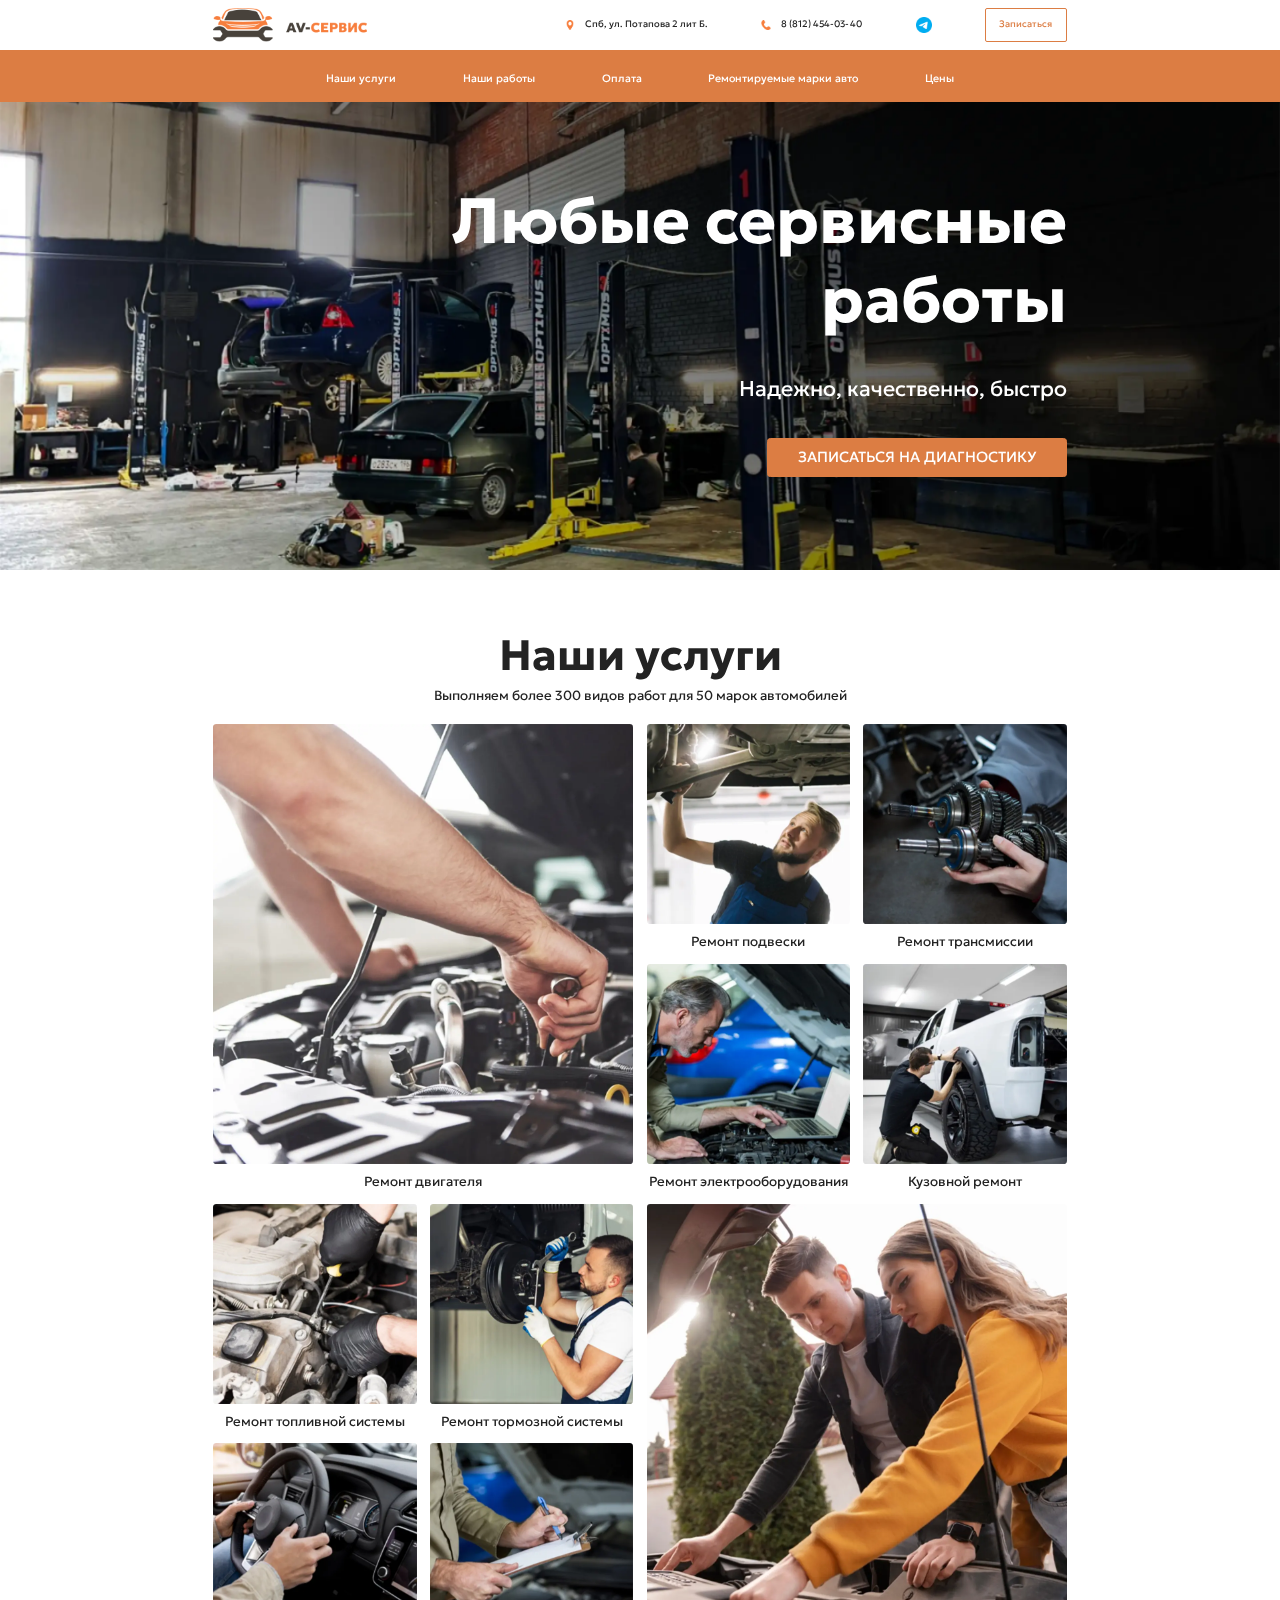
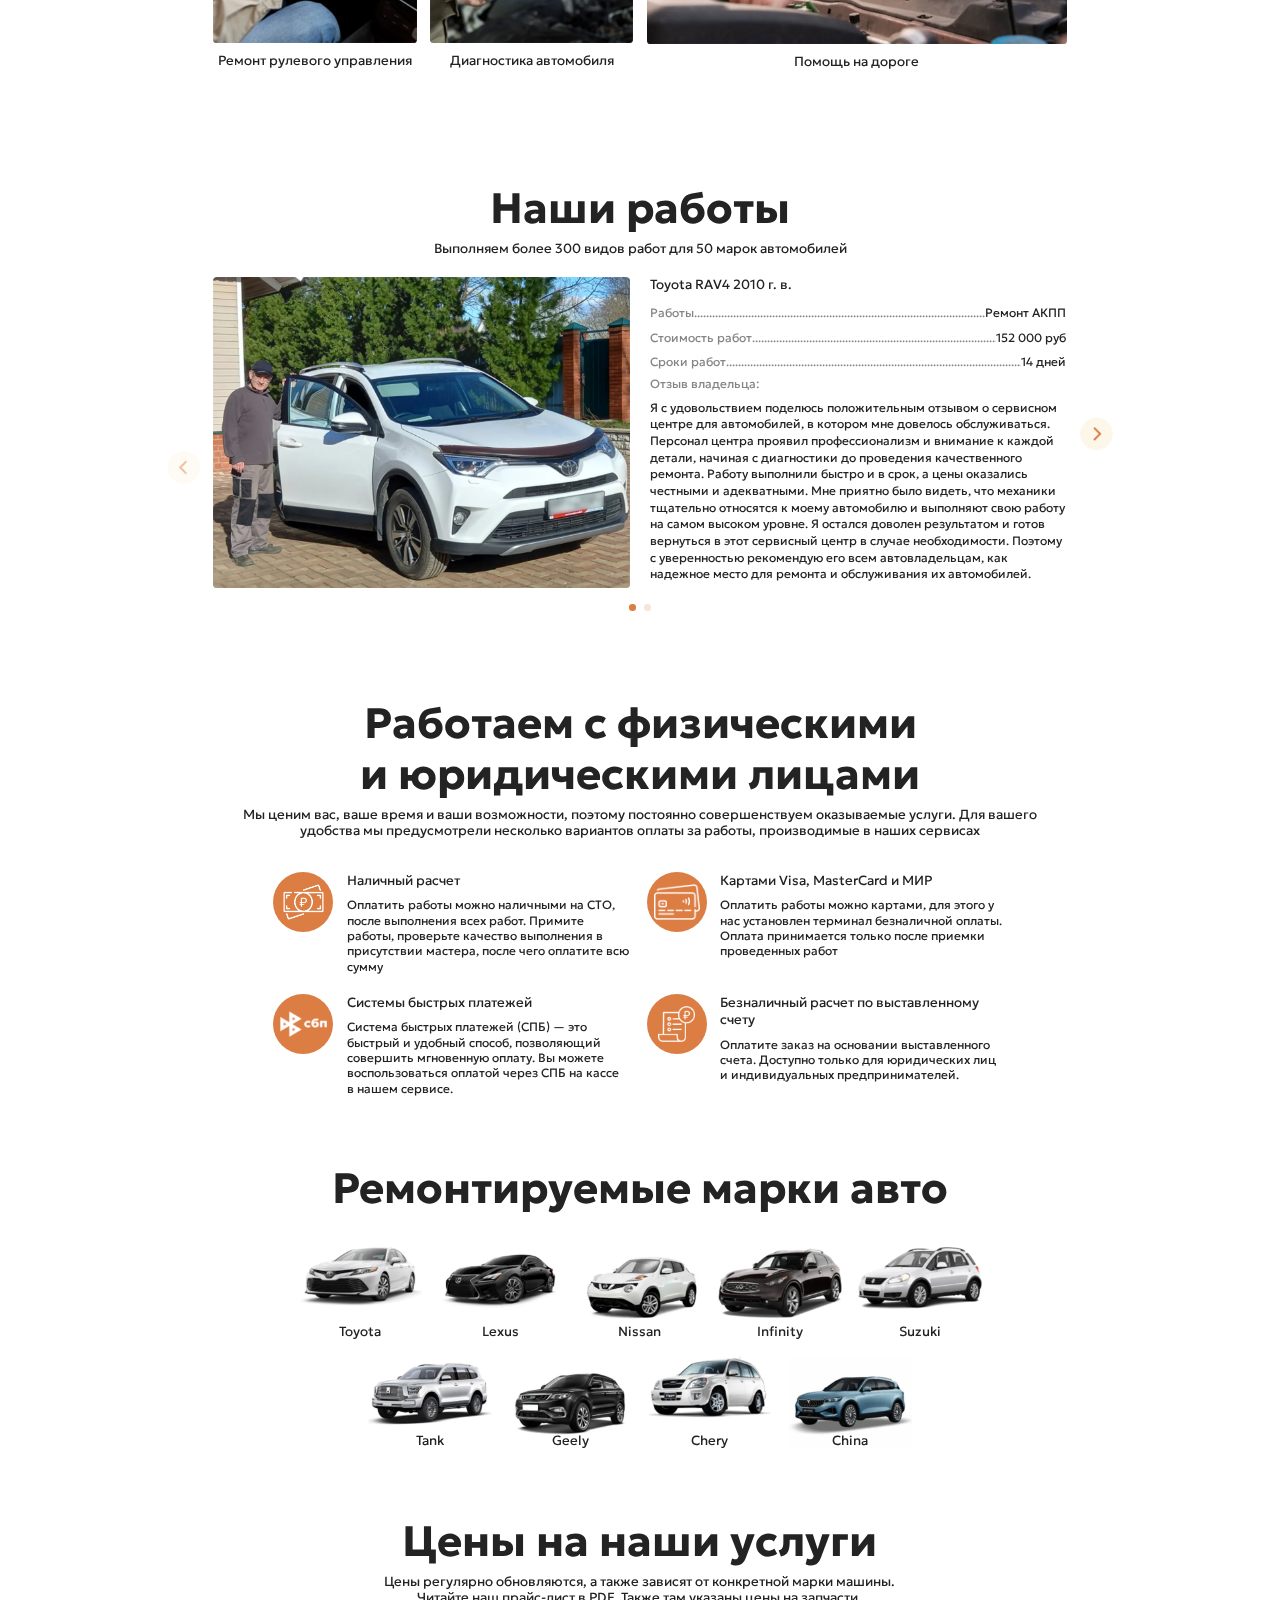
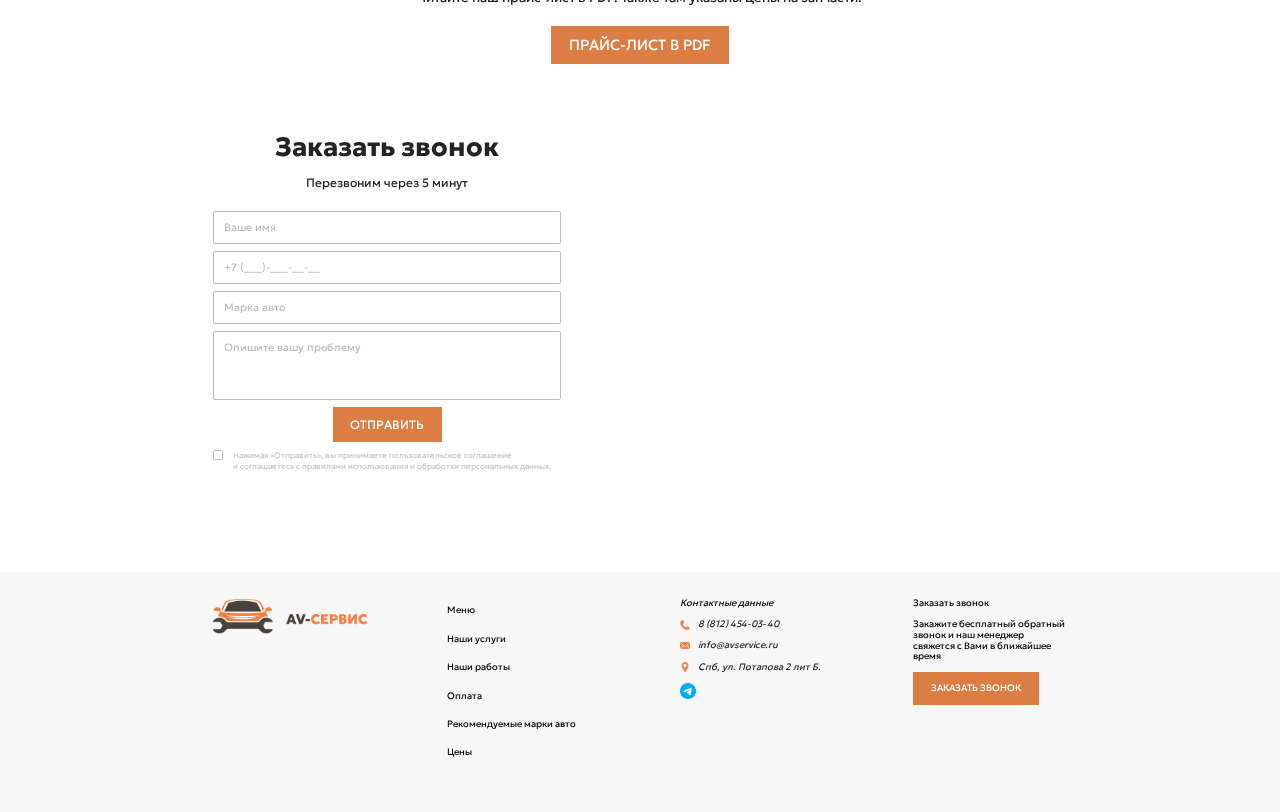
==== docs/index.html @ 65c5ce5f "first commit" ====
<!DOCTYPE html>
<html lang="ru" class="page">

<head>
  <meta charset="UTF-8">
  <meta name="viewport" content="width=device-width, initial-scale=1.0">
  <link rel="shortcut icon" href="favicon.ico" type="image/x-icon">
  <meta http-equiv="X-UA-Compatible" content="ie=edge">
  <meta name="theme-color" content="#111111">
  <title>AV-Сервис</title>
  <link rel="preload" href="fonts/Exo2-Regular.woff2" as="font" type="font/woff2" crossorigin>
  <link rel="preload" href="fonts/Geologica-Thin.woff2" as="font" type="font/woff2" crossorigin>
  <link rel="preload" href="fonts/Geologica-ExtraLight.woff2" as="font" type="font/woff2" crossorigin>
  <link rel="preload" href="fonts/Geologica-Light.woff2" as="font" type="font/woff2" crossorigin>
  <link rel="preload" href="fonts/Geologica-Regular.woff2" as="font" type="font/woff2" crossorigin>
  <link rel="preload" href="fonts/Geologica-Medium.woff2" as="font" type="font/woff2" crossorigin>
  <link rel="preload" href="fonts/Geologica-SemiBold.woff2" as="font" type="font/woff2" crossorigin>
  <link rel="preload" href="fonts/Geologica-ExtraBold.woff2" as="font" type="font/woff2" crossorigin>
  <link rel="preload" href="fonts/Geologica-Bold.woff2" as="font" type="font/woff2" crossorigin>
  <link rel="preload" href="fonts/Geologica-Black.woff2" as="font" type="font/woff2" crossorigin>
  <link rel="stylesheet" href="css/vendor.css">
  <link rel="stylesheet" href="css/main.css">

  <script src="https://api-maps.yandex.ru/v3/?apikey=221cbec3-01c0-4b1a-8417-d7d65e719c35&lang=ru_RU"></script>
  <script defer src="js/main.js"></script>
</head>

<body class="page__body">
  <div class="site-container">
    <header class="header">
  <div class="header__top">
    <div class="container header__container">
      <div class="header__left">
        <a href="./" class="header__logo">
          <img src="./img/logo.png" alt="AV-Service">
        </a>
      </div>
      <div class="header__right header__container">
        <div class="header__location header-loc">
          <img src="./img/map-icon.png" alt="">
          <span>
            Спб, ул. Потапова 2 лит Б.
          </span>
        </div>

        <a href="tel:78124540340" class="header__location">
          <img src="./img/tel-icon.png" alt="">
          <span>
            8 (812) 454-03-40
          </span>
        </a>

        <a href="#" class="header__tg">
          <img src="./img/tg-icon.png" alt="">
        </a>

        <button class="btn-reset header__btn modal-btn">
          Записаться
        </button>

        <button class="btn-reset header__burger">
          <div class="line"></div>
        </button>
      </div>
    </div>
  </div>

  <div class="header__bottom">
    <div class="container">
      <nav class="nav header__nav">
        <ul class="list-reset nav__list">
          <li class="nav__item">
            <a href="#" class="nav__link">Наши услуги</a>
          </li>
          <li class="nav__item">
            <a href="#" class="nav__link">Наши работы</a>
          </li>
          <li class="nav__item">
            <a href="#" class="nav__link">Оплата</a>
          </li>
          <li class="nav__item">
            <a href="#" class="nav__link">Ремонтируемые марки авто</a>
          </li>
          <li class="nav__item">
            <a href="#" class="nav__link">Цены</a>
          </li>
        </ul>
      </nav>
    </div>
  </div>
</header>

    <main class="main">
      <section class="hero">
  <div class="container hero__container">
    <div class="hero__content">
      <h1 class="hero__title">Любые сервисные работы</h1>
      <p class="hero__desc">
        Надежно, качественно, быстро
      </p>
      <button class="btn-reset hero__btn btn modal-btn">Записаться на диагностику</button>
    </div>
  </div>
</section>

      <section class="services">
  <div class="container">
    <h2 class="title2 services__title">Наши услуги</h2>
    <p class="desc services__desc">Выполняем более 300 видов работ для 50 марок автомобилей</p>

    <div class="services__items">
      <div class="services__item services__item--big">
        <div class="services__image">
          <picture>
            <source srcset="./img/services/01.webp" type="image/webp">
            <img src="./img/services/01.png" alt="">
          </picture>
        </div>
        <div class="services__capture">Ремонт двигателя</div>
      </div>

      <div class="services__item">
        <div class="services__image">
          <picture>
            <source srcset="./img/services/02.webp" type="image/webp">
            <img src="./img/services/02.png" alt="">
          </picture>
        </div>
        <div class="services__capture">Ремонт подвески</div>
      </div>

      <div class="services__item">
        <div class="services__image">
          <picture>
            <source srcset="./img/services/03.webp" type="image/webp">
            <img src="./img/services/03.png" alt="">
          </picture>
        </div>
        <div class="services__capture">Ремонт трансмиссии</div>
      </div>

      <div class="services__item">
        <div class="services__image">
          <picture>
            <source srcset="./img/services/04.webp" type="image/webp">
            <img src="./img/services/04.png" alt="">
          </picture>
        </div>
        <div class="services__capture">Ремонт электрооборудования</div>
      </div>

      <div class="services__item">
        <div class="services__image">
          <picture>
            <source srcset="./img/services/05.webp" type="image/webp">
            <img src="./img/services/05.png" alt="">
          </picture>
        </div>
        <div class="services__capture">Кузовной ремонт</div>
      </div>

      <div class="services__item">
        <div class="services__image">
          <picture>
            <source srcset="./img/services/06.webp" type="image/webp">
            <img src="./img/services/06.png" alt="">
          </picture>
        </div>
        <div class="services__capture">Ремонт топливной системы</div>
      </div>

      <div class="services__item">
        <div class="services__image">
          <picture>
            <source srcset="./img/services/07.webp" type="image/webp">
            <img src="./img/services/07.png" alt="">
          </picture>
        </div>
        <div class="services__capture">Ремонт тормозной системы</div>
      </div>
      <div class="services__item services__item--big">
        <div class="services__image">
          <picture>
            <source srcset="./img/services/10.webp" type="image/webp">
            <img src="./img/services/10.png" alt="">
          </picture>
        </div>
        <div class="services__capture">Помощь на дороге</div>
      </div>
      <div class="services__item">
        <div class="services__image">
          <picture>
            <source srcset="./img/services/08.webp" type="image/webp">
            <img src="./img/services/08.png" alt="">
          </picture>
        </div>
        <div class="services__capture">Ремонт рулевого управления</div>
      </div>

      <div class="services__item">
        <div class="services__image">
          <picture>
            <source srcset="./img/services/09.webp" type="image/webp">
            <img src="./img/services/09.png" alt="">
          </picture>
        </div>
        <div class="services__capture">Диагностика автомобиля</div>
      </div>

    </div>
  </div>
</section>

      <section class="works">
  <div class="container">
    <h2 class="title2 works__title">Наши работы</h2>
    <p class="desc works__desc">
      Выполняем более 300 видов работ для 50 марок автомобилей
    </p>

    <div class="works__wrapper">
      <div class="works__slider swiper">
        <div class="swiper-wrapper">
          <div class="swiper-slide">
            <div class="works__item works-item">
              <div class="works-item__image">
                <picture>
                  <source srcset="./img/works/01.webp" type="image/webp">
                  <img src="./img/works/01.png" alt="">
                </picture>
              </div>
              <div class="works-item__chars">
                <span class="works-item__capture">Toyota RAV4 2010 г. в.</span>
                <ul class="list-reset works-item__list">
                  <li class="works-item__item works-char">
                    <span class="works-char__capture"><span>Работы</span></span>
                    <span class="works-char__value">Ремонт АКПП</span>
                  </li>
                  <li class="works-item__item works-char">
                    <span class="works-char__capture"><span>Стоимость работ</span></span>
                    <span class="works-char__value">152 000 руб</span>
                  </li>
                  <li class="works-item__item works-char">
                    <span class="works-char__capture"><span>Сроки работ</span></span>
                    <span class="works-char__value">14 дней</span>
                  </li>
                </ul>
                <div class="works-item__review">
                  <span>Отзыв владельца:</span>
                  <p>
                    Я с удовольствием поделюсь положительным отзывом о сервисном
                    центре для автомобилей, в котором мне довелось обслуживаться.
                    Персонал центра проявил профессионализм и внимание к каждой
                    детали, начиная с диагностики до проведения качественного
                    ремонта. Работу выполнили быстро и в срок, а цены оказались
                    честными и адекватными. Мне приятно было видеть, что механики
                    тщательно относятся к моему автомобилю и выполняют свою работу
                    на самом высоком уровне. Я остался доволен результатом и готов
                    вернуться в этот сервисный центр в случае необходимости. Поэтому
                    с уверенностью рекомендую его всем автовладельцам, как
                    надежное место для ремонта и обслуживания их автомобилей.
                  </p>
                </div>
              </div>
            </div>
          </div>
          <div class="swiper-slide">
            <div class="works__item works-item">
              <div class="works-item__image">
                <picture>
                  <source srcset="./img/works/01.webp" type="image/webp">
                  <img src="./img/works/01.png" alt="">
                </picture>
              </div>
              <div class="works-item__chars">
                <span class="works-item__capture">Toyota RAV4 2010 г. в.</span>
                <ul class="list-reset works-item__list">
                  <li class="works-item__item works-char">
                    <span class="works-char__capture"><span>Работы</span></span>
                    <span class="works-char__value">Ремонт АКПП</span>
                  </li>
                  <li class="works-item__item works-char">
                    <span class="works-char__capture"><span>Стоимость работ</span></span>
                    <span class="works-char__value">152 000 руб</span>
                  </li>
                  <li class="works-item__item works-char">
                    <span class="works-char__capture"><span>Сроки работ</span></span>
                    <span class="works-char__value">14 дней</span>
                  </li>
                </ul>
                <div class="works-item__review">
                  <span>Отзыв владельца:</span>
                  <p>
                    Я с удовольствием поделюсь положительным отзывом о сервисном
                    центре для автомобилей, в котором мне довелось обслуживаться.
                    Персонал центра проявил профессионализм и внимание к каждой
                    детали, начиная с диагностики до проведения качественного
                    ремонта. Работу выполнили быстро и в срок, а цены оказались
                    честными и адекватными. Мне приятно было видеть, что механики
                    тщательно относятся к моему автомобилю и выполняют свою работу
                    на самом высоком уровне. Я остался доволен результатом и готов
                    вернуться в этот сервисный центр в случае необходимости. Поэтому
                    с уверенностью рекомендую его всем автовладельцам, как
                    надежное место для ремонта и обслуживания их автомобилей.
                  </p>
                </div>
              </div>
            </div>
          </div>
        </div>
      </div>
      <div class="works__btn works__btn--prev">
        <img src="./img/arrow.png" alt="&LeftArrow;">
      </div>
      <div class="works__btn works__btn--next">
        <img src="./img/arrow.png" alt="&RightArrow;">
      </div>
    </div>
    <div class="works__pagination"></div>
  </div>
</section>

      <section class="clients">
  <div class="container">
    <h2 class="title2 clients__title">
      Работаем с физическими
      и юридическими лицами
    </h2>
    <p class="desc clients__desc">
      Мы ценим вас, ваше время и ваши возможности, поэтому постоянно совершенствуем оказываемые услуги.
      Для вашего удобства мы предусмотрели несколько вариантов оплаты за работы, производимые в наших сервисах
    </p>

    <div class="clients__items">
      <div class="clients__item clients-item">
        <div class="clients-item__icon">
          <img src="./img/cash.png" alt="">
        </div>
        <div class="clients-item__content">
          <span class="clients-item__capture">Наличный расчет</span>
          <p class="clients-item__desc">
            Оплатить работы можно наличными на СТО,
            после выполнения всех работ. Примите
            работы, проверьте качество выполнения в
            присутствии мастера, после чего оплатите
            всю сумму
          </p>
        </div>
      </div>

      <div class="clients__item clients-item">
        <div class="clients-item__icon">
          <img src="./img/credit-card.png" alt="">
        </div>
        <div class="clients-item__content">
          <span class="clients-item__capture">Картами Visa, MasterCard и МИР</span>
          <p class="clients-item__desc">
            Оплатить работы можно картами, для этого у
            нас установлен терминал безналичной
            оплаты. Оплата принимается только после
            приемки проведенных работ
          </p>
        </div>
      </div>

      <div class="clients__item clients-item">
        <div class="clients-item__icon">
          <img src="./img/sbp.png" alt="">
        </div>
        <div class="clients-item__content">
          <span class="clients-item__capture">Системы быстрых платежей</span>
          <p class="clients-item__desc">
            Система быстрых платежей (СПБ) — это
            быстрый и удобный способ, позволяющий
            совершить мгновенную оплату. Вы можете
            воспользоваться оплатой через СПБ на кассе
            в нашем сервисе.
          </p>
        </div>
      </div>

      <div class="clients__item clients-item">
        <div class="clients-item__icon">
          <img src="./img/bill.png" alt="">
        </div>
        <div class="clients-item__content">
          <span class="clients-item__capture">Безналичный расчет по выставленному
            счету</span>
          <p class="clients-item__desc">
            Оплатите заказ на основании выставленного
            счета. Доступно только для юридических лиц
            и индивидуальных предпринимателей.
          </p>
        </div>
      </div>
    </div>
  </div>
</section>

      <section class="cars">
  <div class="container">
    <h2 class="title2 cars__title">
      Ремонтируемые марки авто
    </h2>

    <div class="cars__items">
      <div class="cars__item">
        <div class="cars__image">
          <picture>
            <source srcset="./img/cars/toyota.webp" type="image/webp">
            <img src="./img/cars/toyota.png" loading="lazy" alt="">
          </picture>
        </div>
        <div class="cars__capture">Toyota</div>
      </div>
      <div class="cars__item">
        <div class="cars__image">
          <picture>
            <source srcset="./img/cars/lexus.webp" type="image/webp">
            <img src="./img/cars/lexus.png" loading="lazy" alt="">
          </picture>
        </div>
        <div class="cars__capture">Lexus</div>
      </div>
      <div class="cars__item">
        <div class="cars__image">
          <picture>
            <source srcset="./img/cars/nissan.webp" type="image/webp">
            <img src="./img/cars/nissan.png" loading="lazy" alt="">
          </picture>
        </div>
        <div class="cars__capture">Nissan</div>
      </div>
      <div class="cars__item">
        <div class="cars__image">
          <picture>
            <source srcset="./img/cars/infinity.webp" type="image/webp">
            <img src="./img/cars/infinity.png" loading="lazy" alt="">
          </picture>
        </div>
        <div class="cars__capture">Infinity</div>
      </div>
      <div class="cars__item">
        <div class="cars__image">
          <picture>
            <source srcset="./img/cars/suzuki.webp" type="image/webp">
            <img src="./img/cars/suzuki.png" loading="lazy" alt="">
          </picture>
        </div>
        <div class="cars__capture">Suzuki</div>
      </div>
      <div class="cars__item">
        <div class="cars__image">
          <picture>
            <source srcset="./img/cars/tank.webp" type="image/webp">
            <img src="./img/cars/tank.png" loading="lazy" alt="">
          </picture>
        </div>
        <div class="cars__capture">Tank</div>
      </div>
      <div class="cars__item">
        <div class="cars__image">
          <picture>
            <source srcset="./img/cars/geely.webp" type="image/webp">
            <img src="./img/cars/geely.png" loading="lazy" alt="">
          </picture>
        </div>
        <div class="cars__capture">Geely</div>
      </div>
      <div class="cars__item">
        <div class="cars__image">
          <picture>
            <source srcset="./img/cars/chery.webp" type="image/webp">
            <img src="./img/cars/chery.png" loading="lazy" alt="">
          </picture>
        </div>
        <div class="cars__capture">Chery</div>
      </div>
      <div class="cars__item">
        <div class="cars__image">
          <picture>
            <source srcset="./img/cars/china.webp" type="image/webp">
            <img src="./img/cars/china.png" loading="lazy" alt="">
          </picture>
        </div>
        <div class="cars__capture">China</div>
      </div>
    </div>
  </div>
</section>

      <section class="price">
  <div class="container">
    <div class="price__content">
      <h2 class="title2 price__title">Цены на наши услуги</h2>
      <p class="desc price__desc">
        Цены регулярно обновляются, а также зависят от конкретной марки машины.
        Читайте наш прайс-лист в PDF. Также там указаны цены на запчасти.
      </p>
      <a href="#" class="btn price__btn">Прайс-лист в PDF</a>
    </div>
  </div>
</section>

      <section class="cta">
  <div class="container cta__container">
    <div class="cta__content">
      <h3 class="cta__title">Заказать звонок</h3>
      <p class="cta__desc">Перезвоним через 5 минут</p>
      <form action="#" class="cta__form form">
        <label class="form__label">
          <input type="text" class="form__input input-name" placeholder="Ваше имя">
        </label>
        <label class="form__label">
          <input type="tel" class="form__input input-tel" placeholder="+7 (___)-___-__-__">
        </label>
        <label class="form__label">
          <input type="text" class="form__input input-mark" placeholder="Марка авто">
        </label>
        <label class="form__label">
          <textarea placeholder="Опишите вашу проблему" class="form__area input-area"></textarea>
        </label>
        <button class="btn-reset btn form__btn">Отправить</button>

        <input type="checkbox" id="checkbox" class="visually-hidden form__ch">
        <label for="checkbox" class="form__check">
          <div class="form__box"></div>
          <span class="form__text">
            Нажимая «Отправить», вы принимаете пользовательское соглашение
            и соглашаетесь с правилами использования и обработки персональных данных.
          </span>
        </label>
      </form>
    </div>
    <div class="cta__map">
      <div class="map" id="map"></div>
    </div>
  </div>
</section>

      <div class="modal">
  <div class="modal__body">
    <div class="modal__close">
      <img src="./img/close-icon.png" alt="&times;">
    </div>
    <h3 class="cta__title modal__title">Заказать звонок</h3>
    <p class="cta__desc modal__desc">Наш менеджер свяжется с вами для консультации</p>
    <form action="#" class="cta__form form">
      <label class="form__label">
        <input type="text" class="form__input input-name" placeholder="Ваше имя">
      </label>
      <label class="form__label">
        <input type="tel" class="form__input input-tel" placeholder="+7 (___)-___-__-__">
      </label>
      <button class="btn-reset btn form__btn">Отправить</button>

      <input type="checkbox" id="m-checkbox" class="visually-hidden form__ch">
      <label for="m-checkbox" class="form__check">
        <div class="form__box"></div>
        <span class="form__text">
          Нажимая «Отправить», вы принимаете пользовательское соглашение
          и соглашаетесь с правилами использования и обработки персональных данных.
        </span>
      </label>
    </form>
  </div>
</div>

    </main>
    <footer class="footer">
  <div class="container footer__container">
    <a href="#" class="footer__logo header__logo">
      <img src="./img/logo.png" alt="">
    </a>

    <nav class="footer__nav nav">
      <ul class="list-reset nav__list">
        <li class="nav__item">
          <a href="#" class="nav__link">Меню</a>
        </li>
        <li class="nav__item">
          <a href="#" class="nav__link">Наши услуги</a>
        </li>
        <li class="nav__item">
          <a href="#" class="nav__link">Наши работы</a>
        </li>
        <li class="nav__item">
          <a href="#" class="nav__link">Оплата</a>
        </li>
        <li class="nav__item">
          <a href="#" class="nav__link">Рекомендуемые марки авто</a>
        </li>
        <li class="nav__item">
          <a href="#" class="nav__link">Цены</a>
        </li>
      </ul>
    </nav>

    <address class="footer__address">
      <span class="footer__capture">Контактные данные</span>
      <a href="tel:78124540340" class="footer__info">
        <img src="./img/tel-icon.png" alt="">
        <span>8 (812) 454-03-40</span>
      </a>
      <a href="mailto:info@avservice.ru" class="footer__info">
        <img src="./img/mail-icon.png" alt="">
        <span>info@avservice.ru</span>
      </a>
      <span class="footer__info">
        <img src="./img/map-icon.png" alt="">
        <span>Спб, ул. Потапова 2 лит Б.</span>
      </span>
      <a href="#" class="footer__tg">
        <img src="./img/tg-icon.png" alt="">
      </a>
    </address>

    <div class="footer__col">
      <span class="footer__capture">Заказать звонок</span>
      <p class="footer__desc footer__capture">
        Закажите бесплатный обратный звонок
        и наш менеджер свяжется с Вами
        в ближайшее время
      </p>
      <button class="btn-reset btn footer__btn">
        Заказать звонок
      </button>
    </div>
  </div>
</footer>

  </div>

  <script>
    window.map = null;

    main();
    async function main() {
      await ymaps3.ready;
      const {YMap, YMapDefaultSchemeLayer, YMapDefaultFeaturesLayer} = ymaps3;
      const {YMapDefaultMarker} = await ymaps3.import('@yandex/ymaps3-markers@0.0.1');

      map = new YMap(
        document.getElementById('map'),
        {location: {
            center: [30.469363, 59.960670],
            zoom: 15,
          }
        },
        [
          new YMapDefaultSchemeLayer({}),
          new YMapDefaultFeaturesLayer({})
        ]
      );
        const marker = new YMapDefaultMarker({
          coordinates: [30.469363, 59.960670],
          color: '#FF2400'
        });
        map.addChild(marker);
    }
  </script>
</body>

</html>
---- docs/css/main.css ----
:root {
  --font-family: "Geologica", sans-serif;
  --content-width: 128rem;
  --container-offset: 2rem;
  --container-width: calc(var(--content-width) + (var(--container-offset) * 2));
  --light-color: #fff;
}

/* stylelint-disable */
/* stylelint-disable */
/* stylelint-disable */
.custom-checkbox__field:checked + .custom-checkbox__content::after {
  opacity: 1;
}

.custom-checkbox__field:focus + .custom-checkbox__content::before {
  outline: 2px solid #f00;
  outline-offset: 2px;
}

.custom-checkbox__field:disabled + .custom-checkbox__content {
  opacity: 0.4;
  pointer-events: none;
}

/* stylelint-disable */
/* stylelint-disable */
/* stylelint-disable value-keyword-case */
@font-face {
  font-family: "Exo2";
  src: url("../fonts/../fonts/Exo2-Regular.woff2") format("woff2");
  font-weight: 400;
  font-display: swap;
  font-style: normal;
}
@font-face {
  font-family: "Geologica";
  src: url("../fonts/../fonts/Geologica-Thin.woff2") format("woff2");
  font-weight: 100;
  font-display: swap;
  font-style: normal;
}
@font-face {
  font-family: "Geologica";
  src: url("../fonts/../fonts/Geologica-ExtraLight.woff2") format("woff2");
  font-weight: 200;
  font-display: swap;
  font-style: normal;
}
@font-face {
  font-family: "Geologica";
  src: url("../fonts/../fonts/Geologica-Light.woff2") format("woff2");
  font-weight: 300;
  font-display: swap;
  font-style: normal;
}
@font-face {
  font-family: "Geologica";
  src: url("../fonts/../fonts/Geologica-Regular.woff2") format("woff2");
  font-weight: 400;
  font-display: swap;
  font-style: normal;
}
@font-face {
  font-family: "Geologica";
  src: url("../fonts/../fonts/Geologica-Medium.woff2") format("woff2");
  font-weight: 500;
  font-display: swap;
  font-style: normal;
}
@font-face {
  font-family: "Geologica";
  src: url("../fonts/../fonts/Geologica-SemiBold.woff2") format("woff2");
  font-weight: 600;
  font-display: swap;
  font-style: normal;
}
@font-face {
  font-family: "Geologica";
  src: url("../fonts/../fonts/Geologica-ExtraBold.woff2") format("woff2");
  font-weight: 800;
  font-display: swap;
  font-style: normal;
}
@font-face {
  font-family: "Geologica";
  src: url("../fonts/../fonts/Geologica-Bold.woff2") format("woff2");
  font-weight: 700;
  font-display: swap;
  font-style: normal;
}
@font-face {
  font-family: "Geologica";
  src: url("../fonts/../fonts/Geologica-Black.woff2") format("woff2");
  font-weight: 900;
  font-display: swap;
  font-style: normal;
}
*,
*::before,
*::after {
  -webkit-box-sizing: border-box;
  box-sizing: border-box;
}

html {
  font-size: 0.5208333333vw;
}
@media (max-width: 768px) {
  html {
    font-size: 2.7777777778vw;
  }
}

.page {
  height: 100%;
  font-family: var(--font-family, sans-serif);
  -webkit-text-size-adjust: 100%;
  scroll-behavior: smooth;
}

.page__body {
  margin: 0;
  min-width: 360px;
  min-height: 100%;
  font-size: 16px;
}

img {
  height: auto;
  max-width: 100%;
  -o-object-fit: cover;
  object-fit: cover;
}

a {
  text-decoration: none;
}

.site-container {
  overflow: hidden;
}

.is-hidden {
  display: none !important; /* stylelint-disable-line declaration-no-important */
}

.btn-reset {
  border: none;
  padding: 0;
  background-color: transparent;
  cursor: pointer;
}

.list-reset {
  list-style: none;
  margin: 0;
  padding: 0;
}

.input-reset {
  -webkit-appearance: none;
  -moz-appearance: none;
  appearance: none;
  border: none;
  border-radius: 0;
  background-color: #fff;
}
.input-reset::-webkit-search-decoration, .input-reset::-webkit-search-cancel-button, .input-reset::-webkit-search-results-button, .input-reset::-webkit-search-results-decoration {
  display: none;
}

.visually-hidden {
  position: absolute;
  overflow: hidden;
  margin: -1px;
  border: 0;
  padding: 0;
  width: 1px;
  height: 1px;
  clip: rect(0 0 0 0);
}

.container {
  margin: 0 auto;
  padding: 0 var(--container-offset);
  max-width: var(--container-width);
}

.centered {
  text-align: center;
}

.dis-scroll {
  position: fixed;
  left: 0;
  top: 0;
  overflow: hidden;
  width: 100%;
  height: 100vh;
  -ms-scroll-chaining: none;
  overscroll-behavior: none;
}

.page--ios .dis-scroll {
  position: relative;
}

.title2 {
  max-width: 90rem;
  margin: 0 auto;
  margin-bottom: 1rem;
  font-size: 6.4rem;
  color: rgb(35, 35, 35);
  line-height: 1.2;
  text-align: center;
}

.desc {
  max-width: 120rem;
  margin: 0 auto;
  margin-bottom: 3rem;
  font-size: 2rem;
  color: rgb(35, 35, 35);
  line-height: 1.2;
  text-align: center;
}

.btn {
  display: -webkit-inline-box;
  display: -ms-inline-flexbox;
  display: inline-flex;
  -webkit-box-align: center;
  -ms-flex-align: center;
  align-items: center;
  -webkit-box-pack: center;
  -ms-flex-pack: center;
  justify-content: center;
  padding: 1.5rem 2.5rem;
  font-size: 2.2rem;
  text-transform: uppercase;
  color: #fff;
  background-color: #dc7d43;
  border: 0.1rem solid #dc7d43;
  -webkit-transition: 0.3s ease-out;
  transition: 0.3s ease-out;
}
@media (any-hover: hover) {
  .btn:hover {
    background-color: #fff;
    color: #dc7d43;
  }
}

.header__container {
  display: -webkit-box;
  display: -ms-flexbox;
  display: flex;
  -webkit-box-align: center;
  -ms-flex-align: center;
  align-items: center;
  -webkit-box-pack: justify;
  -ms-flex-pack: justify;
  justify-content: space-between;
  gap: 8rem;
}
.header__container--center {
  -webkit-box-pack: center;
  -ms-flex-pack: center;
  justify-content: center;
}
@media (max-width: 768px) {
  .header__container {
    gap: 3rem;
  }
}
.header__top {
  padding: 1rem 0;
  background-color: #fff;
}
.header__bottom {
  padding: 2.5rem 0;
  background-color: #dc7d43;
}
@media (max-width: 768px) {
  .header__bottom {
    display: none;
  }
}
.header__logo {
  display: block;
  width: 23rem;
  height: 5.5rem;
}
@media (max-width: 768px) {
  .header__logo {
    width: 12rem;
    height: 3rem;
  }
}
.header__logo img {
  width: 100%;
  height: 100%;
  -o-object-fit: contain;
  object-fit: contain;
}
.header__location {
  display: -webkit-box;
  display: -ms-flexbox;
  display: flex;
  -webkit-box-align: center;
  -ms-flex-align: center;
  align-items: center;
  gap: 1.5rem;
  font-size: 1.4rem;
  color: rgb(35, 35, 35);
  line-height: 1.2;
}
@media (max-width: 768px) {
  .header__location {
    display: none;
  }
}
.header__location img {
  display: block;
  width: 1.5rem;
  height: 1.5rem;
  -ms-flex-negative: 0;
  flex-shrink: 0;
  -o-object-fit: contain;
  object-fit: contain;
}
.header__tg {
  display: block;
  width: 2.4rem;
  height: 2.4rem;
}
@media (max-width: 768px) {
  .header__tg {
    display: none;
  }
}
.header__tg img {
  width: 100%;
  height: 100%;
  -o-object-fit: contain;
  object-fit: contain;
}
.header__btn {
  font-size: 1.4rem;
  color: rgb(220, 125, 67);
  line-height: 1.2;
  border: 1px solid rgb(220, 125, 67);
  border-radius: 0.3rem;
  padding: 1.5rem 2rem;
  -webkit-transition: color 0.3s ease-out, background-color 0.3s ease-out;
  transition: color 0.3s ease-out, background-color 0.3s ease-out;
}
@media (any-hover: hover) {
  .header__btn:hover {
    color: #fff;
    background-color: rgb(220, 125, 67);
  }
}
@media (max-width: 768px) {
  .header__btn {
    padding: 0.7rem 1.5rem;
  }
}
.header__burger {
  display: none;
  position: relative;
  width: 1.5rem;
  height: 1.5rem;
  -webkit-box-align: center;
  -ms-flex-align: center;
  align-items: center;
  -webkit-box-pack: center;
  -ms-flex-pack: center;
  justify-content: center;
}
@media (max-width: 768px) {
  .header__burger {
    display: -webkit-box;
    display: -ms-flexbox;
    display: flex;
  }
}
.header__burger .line {
  height: 2px;
  width: 100%;
  background-color: #000;
  border-radius: 0.3rem;
}
.header__burger .line::before, .header__burger .line::after {
  content: "";
  position: absolute;
  left: 0;
  width: 100%;
  height: 2px;
  background-color: #000;
  border-radius: 0.3rem;
}
.header__burger .line::before {
  top: 0;
}
.header__burger .line::after {
  bottom: 0;
}

.header.fixed {
  position: fixed;
  z-index: 90;
  left: 0;
  top: 0;
  right: 0;
  width: 100%;
  border-bottom: 1px solid rgba(0, 0, 0, 0.1);
  -webkit-box-shadow: 0 0 10px rgba(0, 0, 0, 0.1);
  box-shadow: 0 0 10px rgba(0, 0, 0, 0.1);
}
.header.fixed .header__bottom {
  margin-top: -7.5rem;
  background-color: transparent;
}
.header.fixed .header__container {
  gap: 3rem;
}
.header.fixed .header-loc {
  display: none;
}
.header.fixed .header__nav .nav__list {
  display: -webkit-inline-box;
  display: -ms-inline-flexbox;
  display: inline-flex;
  margin-left: 26rem;
  gap: 2em;
}
.header.fixed .header__nav .nav__item:nth-child(n+5) {
  display: none;
}
.header.fixed .header__nav .nav__link {
  color: #000 !important;
}

.nav__list {
  display: -webkit-box;
  display: -ms-flexbox;
  display: flex;
  -webkit-box-pack: center;
  -ms-flex-pack: center;
  justify-content: center;
  -webkit-box-align: center;
  -ms-flex-align: center;
  align-items: center;
  gap: 10rem;
}
.nav__link {
  display: inline-block;
  position: relative;
  font-size: 1.6rem;
  color: #fff;
  line-height: 1.2;
  text-align: center;
}
.nav__link::before {
  content: "";
  position: absolute;
  left: 0;
  bottom: 0;
  width: 10%;
  opacity: 0;
  height: 1px;
  background-color: currentColor;
  -webkit-transition: opacity 0.3s ease-out, width 0.3s ease-out;
  transition: opacity 0.3s ease-out, width 0.3s ease-out;
}
@media (any-hover: hover) {
  .nav__link:hover::before {
    width: 100%;
    opacity: 1;
  }
}

.hero {
  padding: 12rem 0 14rem;
  background-image: url("./../img/hero-bg.webp");
  background-size: cover;
  background-repeat: no-repeat;
  background-position: center;
}
@media (max-width: 768px) {
  .hero {
    height: 100vh;
    padding: 4.2rem 0;
  }
}
.hero__container {
  display: -webkit-box;
  display: -ms-flexbox;
  display: flex;
  -webkit-box-pack: end;
  -ms-flex-pack: end;
  justify-content: flex-end;
  width: 100%;
}
.hero__content {
  max-width: 93rem;
  width: 100%;
  text-align: right;
}
.hero__title {
  margin: 0;
  margin-bottom: 5.5rem;
  font-size: 9.6rem;
  color: #fff;
  line-height: 1.229;
}
@media (max-width: 768px) {
  .hero__title {
    font-size: 4.8rem;
    margin-bottom: 1.5rem;
  }
}
.hero__desc {
  margin: 0;
  margin-bottom: 5.5rem;
  font-size: 3.2rem;
  color: #fff;
  line-height: 1.2;
}
@media (max-width: 768px) {
  .hero__desc {
    font-size: 1.8rem;
    margin-bottom: 5rem;
  }
}
.hero__btn {
  display: inline-block;
  padding: 1.5rem 4.5rem;
  background-color: #dc7d43;
  font-size: 2.2rem;
  color: #fff;
  border-radius: 0.5rem;
}
@media (max-width: 768px) {
  .hero__btn {
    font-size: 1.6rem;
    padding: 1.2rem;
    width: 100%;
    text-align: center;
  }
}

.services {
  padding: 9rem 0;
}
.services__items {
  display: -ms-grid;
  display: grid;
  -ms-grid-columns: (1fr)[4];
  grid-template-columns: repeat(4, 1fr);
  gap: 2rem;
}
.services__item {
  display: -webkit-box;
  display: -ms-flexbox;
  display: flex;
  -webkit-box-orient: vertical;
  -webkit-box-direction: normal;
  -ms-flex-direction: column;
  flex-direction: column;
}
.services__item--big {
  -ms-grid-column-span: 2;
  grid-column: 2 span;
  -ms-grid-row-span: 2;
  grid-row: 2 span;
}
.services__item--big .services__image {
  height: 100%;
}
.services__image {
  margin-bottom: 1.5rem;
  height: 30rem;
  border-radius: 0.5rem;
  overflow: hidden;
}
.services__image img {
  width: 100%;
  height: 100%;
}
.services__capture {
  font-size: 2rem;
  color: rgb(35, 35, 35);
  line-height: 1.2;
  text-align: center;
}

.works {
  padding: 8rem 0;
}
.works .swiper-slide {
  -webkit-box-sizing: border-box;
  box-sizing: border-box;
}
.works__pagination {
  margin-top: 2rem;
  display: -webkit-box;
  display: -ms-flexbox;
  display: flex;
  -webkit-box-pack: center;
  -ms-flex-pack: center;
  justify-content: center;
}
.works__pagination .swiper-pagination-bullet {
  margin: 0 0.5rem;
  width: 1rem;
  height: 1rem;
  background-color: #dc7d43;
}
.works__wrapper {
  position: relative;
}
.works__btn {
  position: absolute;
  z-index: 5;
  top: 50%;
  -webkit-transform: translateY(-50%);
  -ms-transform: translateY(-50%);
  transform: translateY(-50%);
  width: 5rem;
  height: 5rem;
  border-radius: 100%;
  overflow: hidden;
  cursor: pointer;
}
.works__btn.swiper-button-disabled {
  opacity: 0.5;
}
.works__btn img {
  width: 100%;
  height: 100%;
  -o-object-fit: contain;
  object-fit: contain;
}
.works__btn--prev {
  left: -7rem;
  -webkit-transform: rotate(180deg) translateY(-50%);
  -ms-transform: rotate(180deg) translateY(-50%);
  transform: rotate(180deg) translateY(-50%);
}
.works__btn--next {
  right: -7rem;
}

.works-item {
  -webkit-box-sizing: border-box;
  box-sizing: border-box;
  display: -webkit-box;
  display: -ms-flexbox;
  display: flex;
  -webkit-box-pack: justify;
  -ms-flex-pack: justify;
  justify-content: space-between;
  gap: 3rem;
}
.works-item__image {
  -webkit-box-flex: 1;
  -ms-flex: 1;
  flex: 1;
  width: 100%;
  height: 100%;
  border-radius: 0.5rem;
  overflow: hidden;
}
.works-item__chars {
  -webkit-box-flex: 1;
  -ms-flex: 1;
  flex: 1;
}
.works-item__capture {
  display: block;
  margin-bottom: 2rem;
  font-size: 2rem;
  color: rgb(35, 35, 35);
  line-height: 1.2;
}
.works-item__list {
  margin-bottom: 1.2rem;
}
.works-item__review span {
  display: block;
  margin-bottom: 1.2rem;
  font-size: 1.8rem;
  color: rgb(133, 133, 133);
  line-height: 1.2;
}
.works-item__review p {
  margin: 0;
  font-size: 1.8rem;
  color: rgb(35, 35, 35);
  line-height: 1.389;
}

.works-char {
  display: -webkit-box;
  display: -ms-flexbox;
  display: flex;
  -webkit-box-align: baseline;
  -ms-flex-align: baseline;
  align-items: baseline;
  -webkit-box-pack: justify;
  -ms-flex-pack: justify;
  justify-content: space-between;
  overflow: hidden;
}
.works-char:not(:last-child) {
  margin-bottom: 1.5rem;
}
.works-char__capture {
  -webkit-box-flex: 1;
  -ms-flex-positive: 1;
  flex-grow: 1;
  display: block;
  font-size: 1.8rem;
  color: rgb(133, 133, 133);
  line-height: 1.2;
  overflow: hidden;
  display: -webkit-box;
  display: -ms-flexbox;
  display: flex;
  -webkit-box-align: center;
  -ms-flex-align: center;
  align-items: center;
  position: relative;
}
.works-char__capture span {
  -ms-flex-negative: 0;
  flex-shrink: 0;
  white-space: nowrap;
}
.works-char__capture span::after {
  content: "............................................................................................................................................................................................................................................................................................................................................................";
  position: absolute;
}
.works-char__value {
  font-size: 1.8rem;
  color: rgb(35, 35, 35);
  line-height: 1.2;
  text-align: right;
}

.clients {
  padding: 5rem 0;
}
.clients__items {
  max-width: 110rem;
  margin: 0 auto;
  width: 100%;
  display: -ms-grid;
  display: grid;
  -ms-grid-columns: (1fr)[2];
  grid-template-columns: repeat(2, 1fr);
  gap: 3rem 2rem;
}
.clients__desc {
  margin-bottom: 5rem;
}

.clients-item {
  display: -webkit-box;
  display: -ms-flexbox;
  display: flex;
  -webkit-box-align: start;
  -ms-flex-align: start;
  align-items: flex-start;
  gap: 2rem;
}
.clients-item__icon {
  -ms-flex-negative: 0;
  flex-shrink: 0;
  width: 9rem;
  height: 9rem;
  border-radius: 100%;
  background-color: #dc7d43;
  display: -webkit-box;
  display: -ms-flexbox;
  display: flex;
  -webkit-box-align: center;
  -ms-flex-align: center;
  align-items: center;
  -webkit-box-pack: center;
  -ms-flex-pack: center;
  justify-content: center;
  padding: 1.8rem 1rem;
}
.clients-item__icon img {
  width: 100%;
  height: 100%;
  -o-object-fit: contain;
  object-fit: contain;
}
.clients-item__capture {
  display: block;
  margin-bottom: 1.2rem;
  font-size: 2rem;
  color: rgb(35, 35, 35);
  line-height: 1.3;
}
.clients-item__desc {
  margin: 0;
  font-size: 1.8rem;
  color: rgb(35, 35, 35);
  line-height: 1.278;
}

.cars {
  padding: 5rem 0;
}
.cars__title {
  max-width: 100%;
  margin-bottom: 5rem;
}
.cars__items {
  max-width: 109rem;
  margin: 0 auto;
  display: -webkit-box;
  display: -ms-flexbox;
  display: flex;
  -ms-flex-wrap: wrap;
  flex-wrap: wrap;
  -webkit-box-align: center;
  -ms-flex-align: center;
  align-items: center;
  -webkit-box-pack: center;
  -ms-flex-pack: center;
  justify-content: center;
  gap: 2.5rem;
}
.cars__item {
  width: 18.5rem;
}
.cars__image {
  height: 10rem;
  margin-bottom: 1.5rem;
}
.cars__capture {
  font-size: 2rem;
  color: rgb(35, 35, 35);
  line-height: 1.2;
  text-align: center;
}

.price {
  padding: 5rem 0;
}
.price__content {
  max-width: 80rem;
  margin: 0 auto;
  text-align: center;
}

.cta {
  padding: 5rem 0;
  margin-bottom: 10rem;
}
.cta__container {
  display: -ms-grid;
  display: grid;
  -ms-grid-columns: (1fr)[12];
  grid-template-columns: repeat(12, 1fr);
  gap: 2rem;
}
.cta__content {
  -ms-grid-column-span: 5;
  grid-column: 5 span;
}
.cta__title {
  margin: 0;
  margin-bottom: 2rem;
  text-align: center;
  font-size: 4rem;
  color: rgb(35, 35, 35);
  line-height: 1.2;
}
.cta__desc {
  margin: 0;
  margin-bottom: 3rem;
  font-size: 1.8rem;
  color: rgb(35, 35, 35);
  line-height: 1.2;
  text-align: center;
}
.cta__map {
  -ms-grid-column-span: 7;
  grid-column: 7 span;
  border-radius: 0.5rem;
  overflow: hidden;
}
.cta__map .map {
  width: 100%;
  height: 100%;
}

.form {
  text-align: center;
}
.form__label {
  display: block;
  width: 100%;
}
.form__label:not(:last-child) {
  margin-bottom: 1rem;
}
.form__btn {
  font-size: 1.8rem;
}
.form__input {
  display: block;
  width: 100%;
  height: 5rem;
  padding: 1.5rem;
  font-size: 1.6rem;
  line-height: 1.2;
  border-radius: 0.3rem;
  border: 1px solid #bdbdbd;
}
.form__input::-webkit-input-placeholder {
  color: rgb(189, 189, 189);
  line-height: 1.2;
}
.form__input::-moz-placeholder {
  color: rgb(189, 189, 189);
  line-height: 1.2;
}
.form__input:-ms-input-placeholder {
  color: rgb(189, 189, 189);
  line-height: 1.2;
}
.form__input::-ms-input-placeholder {
  color: rgb(189, 189, 189);
  line-height: 1.2;
}
.form__input::placeholder {
  color: rgb(189, 189, 189);
  line-height: 1.2;
}
.form__area {
  display: block;
  width: 100%;
  height: 10.4rem;
  overflow-y: auto;
  resize: none;
  scrollbar-width: thin;
  padding: 1.5rem;
  font-size: 1.6rem;
  line-height: 1.2;
  border-radius: 0.3rem;
  border: 1px solid #bdbdbd;
}
.form__area::-webkit-input-placeholder {
  color: rgb(189, 189, 189);
  line-height: 1.2;
}
.form__area::-moz-placeholder {
  color: rgb(189, 189, 189);
  line-height: 1.2;
}
.form__area:-ms-input-placeholder {
  color: rgb(189, 189, 189);
  line-height: 1.2;
}
.form__area::-ms-input-placeholder {
  color: rgb(189, 189, 189);
  line-height: 1.2;
}
.form__area::placeholder {
  color: rgb(189, 189, 189);
  line-height: 1.2;
}
.form__ch:checked + .form__check > .form__box {
  background-color: #dc7d43;
  border-color: transparent;
  background-image: url("./../img/check.png");
  background-position: center;
  background-size: 80%;
  background-repeat: no-repeat;
}
.form__check {
  margin-top: 1.2rem;
  text-align: left;
  display: -webkit-box;
  display: -ms-flexbox;
  display: flex;
  -webkit-box-align: start;
  -ms-flex-align: start;
  align-items: flex-start;
  gap: 1.5rem;
}
.form__check span {
  font-size: 1.2rem;
  color: rgb(197, 197, 197);
  line-height: 1.333;
}
.form__box {
  cursor: pointer;
  display: block;
  -ms-flex-negative: 0;
  flex-shrink: 0;
  width: 1.5rem;
  height: 1.5rem;
  border-radius: 0.2rem;
  border: 1px solid #bdbdbd;
}

.footer {
  padding-top: 4rem;
  padding-bottom: 8rem;
  background-color: #f7f7f7;
}
.footer__container {
  display: -ms-grid;
  display: grid;
  -ms-grid-columns: (1fr)[4];
  grid-template-columns: repeat(4, 1fr);
  gap: 12rem;
}
.footer__nav .nav__list {
  -webkit-box-orient: vertical;
  -webkit-box-direction: normal;
  -ms-flex-direction: column;
  flex-direction: column;
  -webkit-box-align: start;
  -ms-flex-align: start;
  align-items: flex-start;
  gap: 1.5rem;
}
.footer__nav .nav__link {
  color: #000;
  text-align: left;
  font-size: 1.4rem;
}
.footer__capture {
  display: block;
  font-size: 1.4rem;
  margin: 0;
  margin-bottom: 1.5rem;
}
.footer__info {
  display: -webkit-box;
  display: -ms-flexbox;
  display: flex;
  -webkit-box-align: center;
  -ms-flex-align: center;
  align-items: center;
  gap: 1.2rem;
  font-size: 1.4rem;
  line-height: 1.2;
  color: #232323;
}
.footer__info:not(:last-child) {
  margin-bottom: 1.5rem;
}
.footer__info img {
  width: 1.5rem;
  height: 1.5rem;
  -o-object-fit: contain;
  object-fit: contain;
}
.footer__tg {
  display: block;
  width: 2.4rem;
  height: 2.4rem;
}
.footer__tg img {
  width: 100%;
  height: 100%;
  -o-object-fit: contain;
  object-fit: contain;
}
.footer__btn {
  font-size: 1.4rem;
}

.modal {
  position: fixed;
  left: 0;
  top: 0;
  width: 100%;
  height: 100%;
  background-color: rgba(0, 0, 0, 0.5);
  z-index: -1;
  opacity: 0;
  display: -webkit-box;
  display: -ms-flexbox;
  display: flex;
  -webkit-box-align: center;
  -ms-flex-align: center;
  align-items: center;
  -webkit-box-pack: center;
  -ms-flex-pack: center;
  justify-content: center;
  -webkit-transition: opacity 0.3s ease-out, z-index 0.3s ease-out;
  transition: opacity 0.3s ease-out, z-index 0.3s ease-out;
}
.modal.active {
  opacity: 1;
  z-index: 99;
}
.modal__body {
  position: relative;
  background-color: #fff;
  width: 100%;
  max-width: 85rem;
  border-radius: 2rem;
  overflow: hidden;
  padding: 7rem 16rem 9rem;
}
.modal__title {
  font-size: 2.8rem;
  margin-bottom: 1.5rem;
  color: rgb(6, 8, 23);
  line-height: 1.286;
}
.modal__desc {
  font-size: 2rem;
  margin-bottom: 2.5rem;
}
.modal__close {
  position: absolute;
  z-index: 2;
  top: 3rem;
  right: 3rem;
  width: 2rem;
  height: 2rem;
  cursor: pointer;
}
.modal__close img {
  width: 100%;
  height: 100%;
  -o-object-fit: contain;
  object-fit: contain;
  -webkit-user-select: none;
  -moz-user-select: none;
  -ms-user-select: none;
  user-select: none;
}/*# sourceMappingURL=main.css.map */
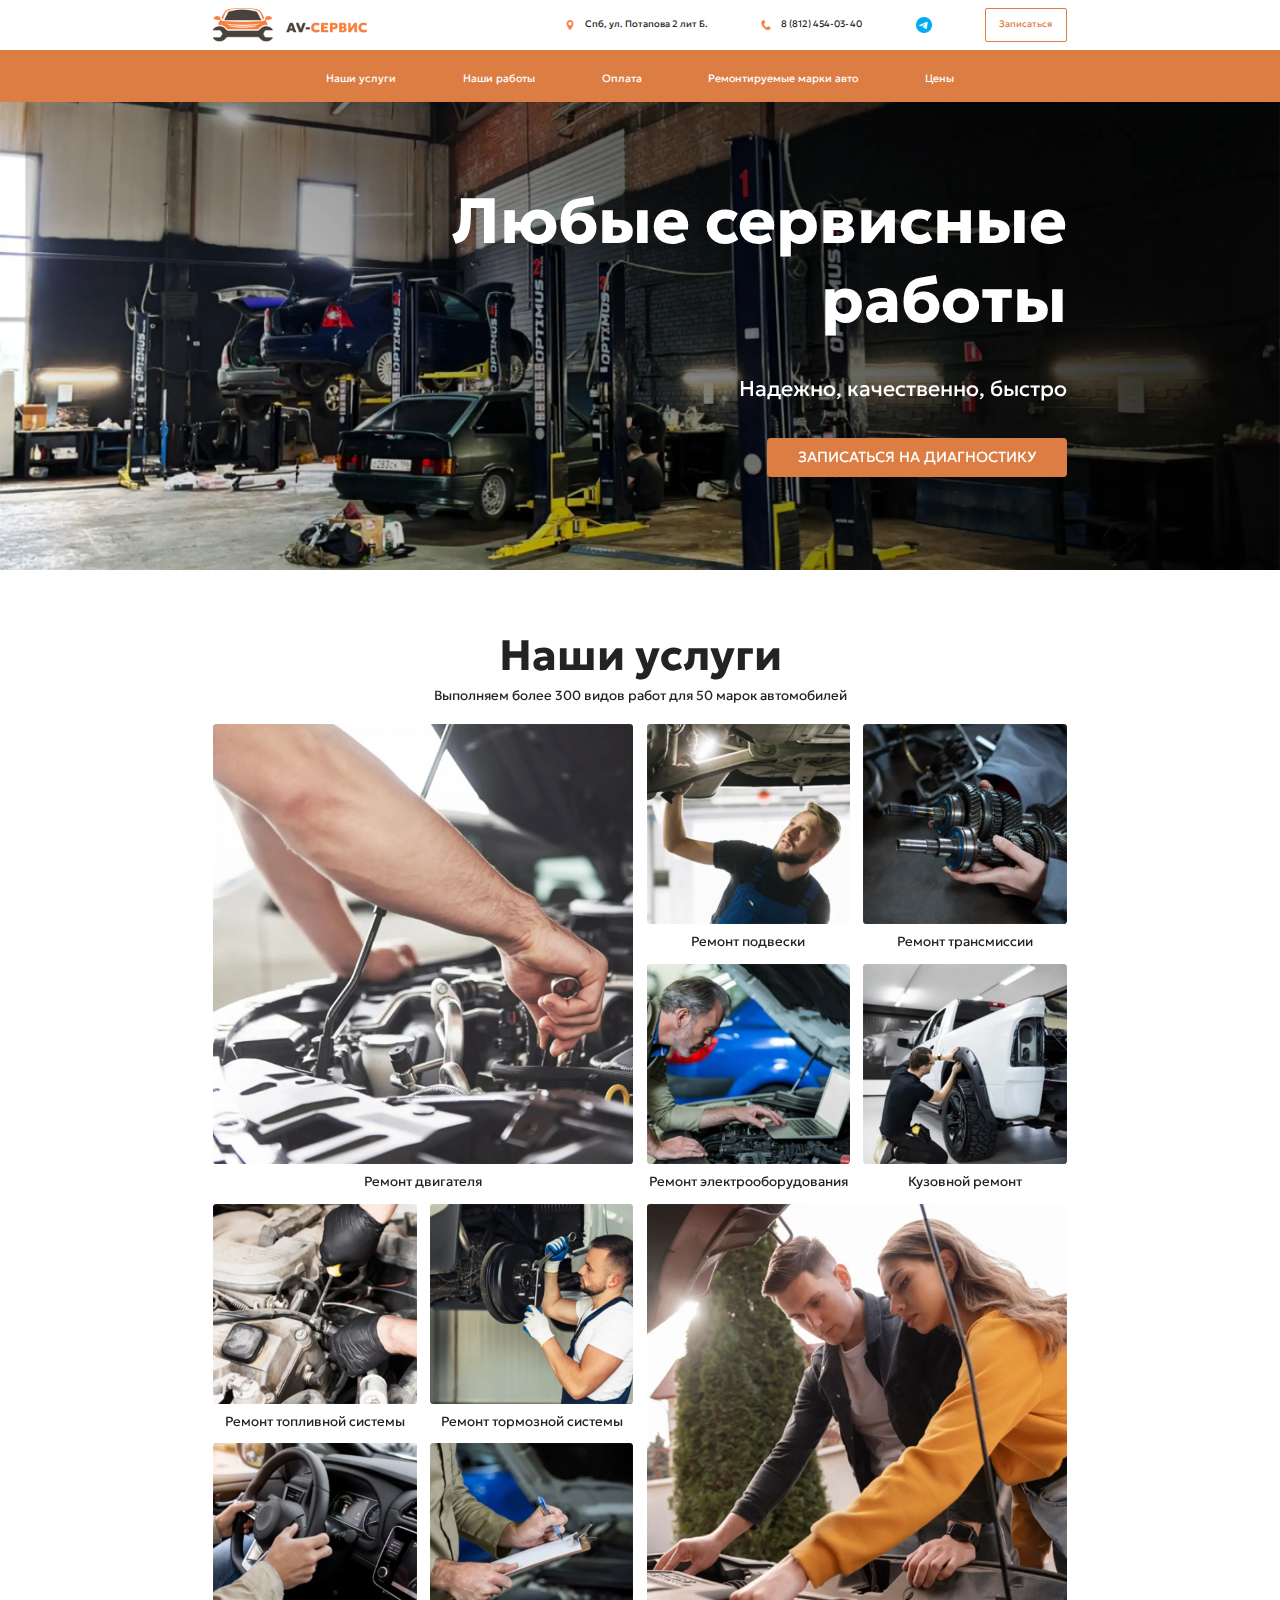
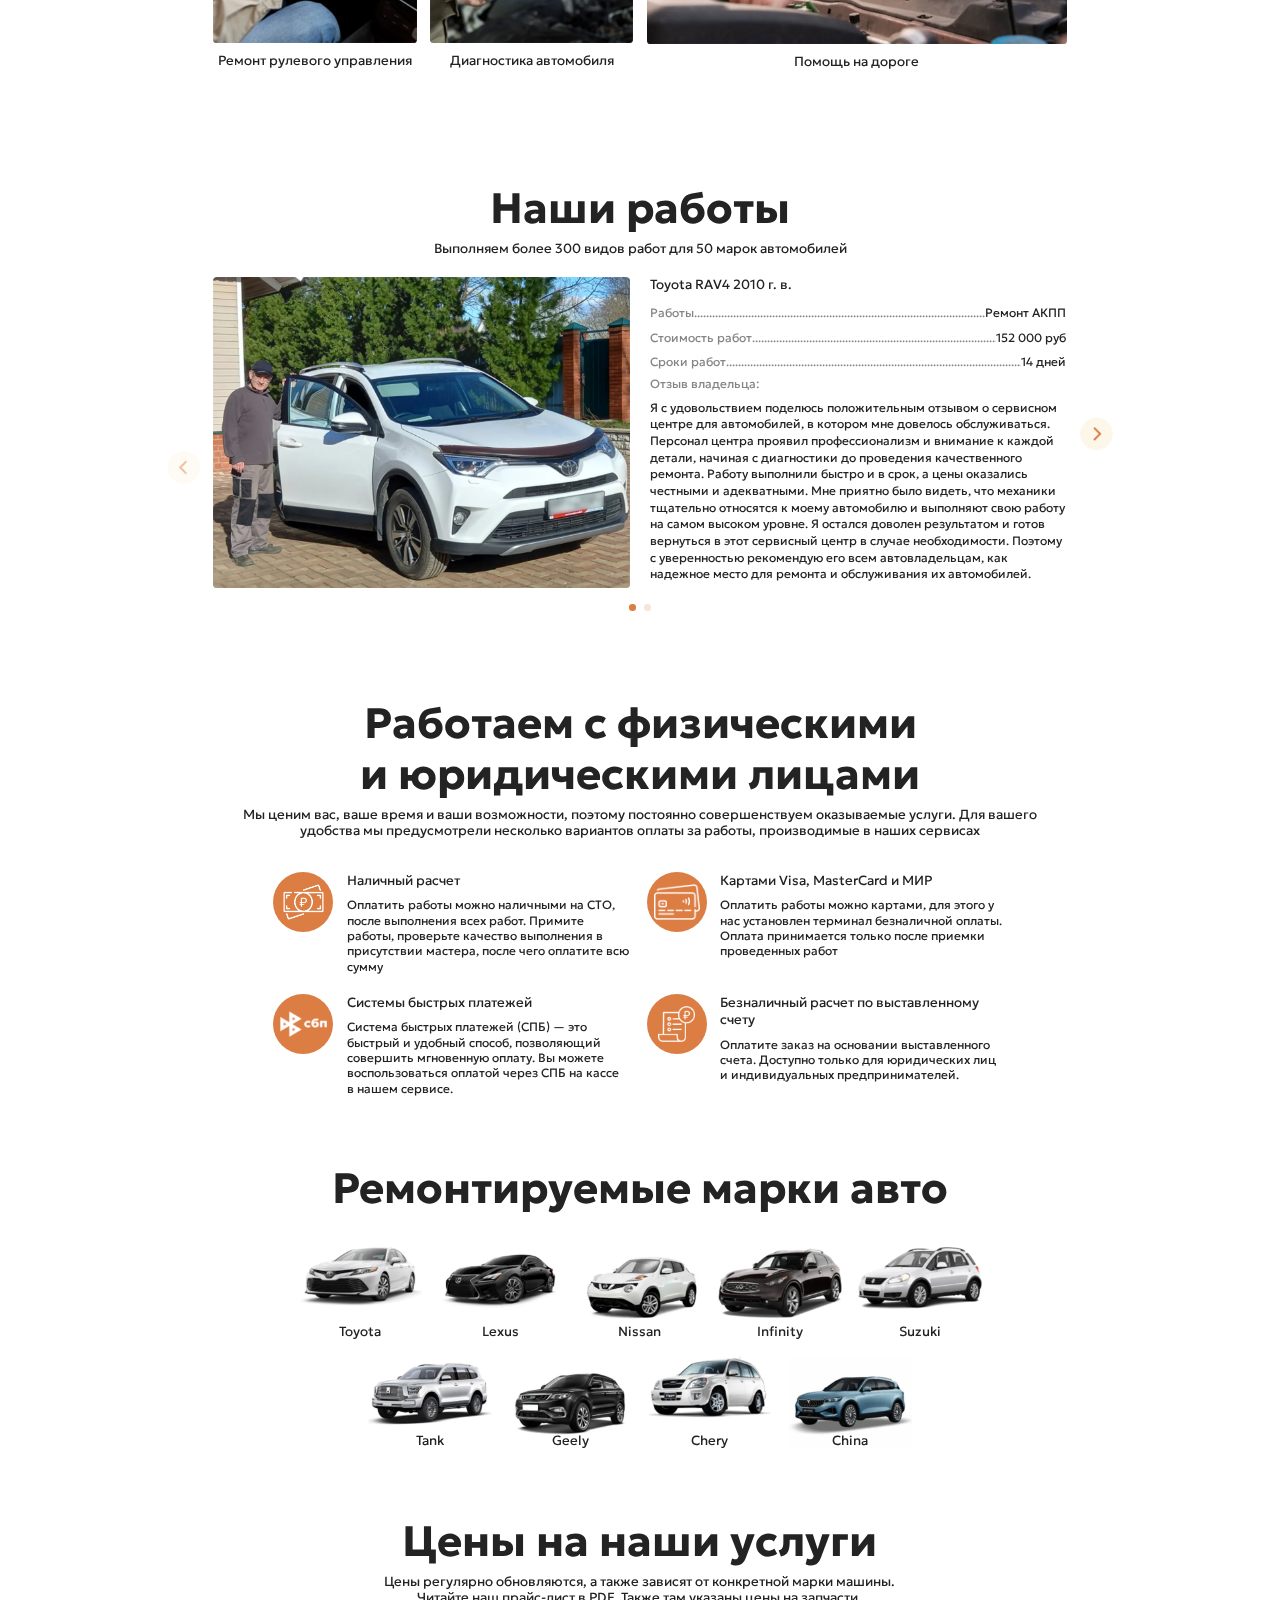
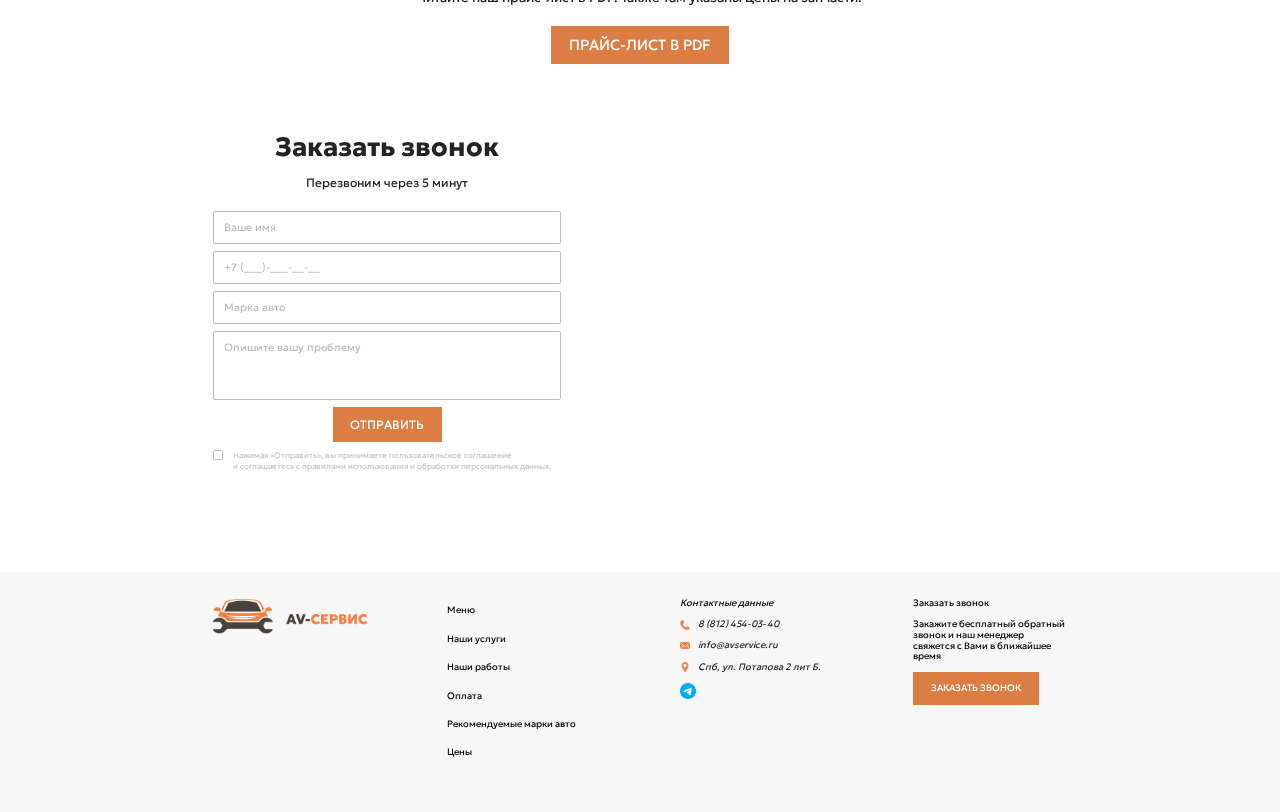
==== commit 3a7383ca: "fixed bags" ====
--- a/docs/index.html
+++ b/docs/index.html
@@ -70,26 +70,71 @@
       <nav class="nav header__nav">
         <ul class="list-reset nav__list">
           <li class="nav__item">
-            <a href="#" class="nav__link">Наши услуги</a>
+            <a href="#services" class="nav__link">Наши услуги</a>
           </li>
           <li class="nav__item">
-            <a href="#" class="nav__link">Наши работы</a>
+            <a href="#works" class="nav__link">Наши работы</a>
           </li>
           <li class="nav__item">
-            <a href="#" class="nav__link">Оплата</a>
+            <a href="#payment" class="nav__link">Оплата</a>
           </li>
           <li class="nav__item">
-            <a href="#" class="nav__link">Ремонтируемые марки авто</a>
+            <a href="#cars" class="nav__link">Ремонтируемые марки авто</a>
           </li>
           <li class="nav__item">
-            <a href="#" class="nav__link">Цены</a>
+            <a href="#prices" class="nav__link">Цены</a>
           </li>
         </ul>
       </nav>
     </div>
   </div>
+
+  <div class="menu">
+  <div class="menu__body">
+    <nav class="footer__nav nav menu__nav">
+      <ul class="list-reset nav__list">
+        <li class="nav__item">
+          <a class="nav__link">Меню</a>
+        </li>
+        <li class="nav__item">
+          <a href="#services" class="nav__link">Наши услуги</a>
+        </li>
+        <li class="nav__item">
+          <a href="#works" class="nav__link">Наши работы</a>
+        </li>
+        <li class="nav__item">
+          <a href="#payment" class="nav__link">Оплата</a>
+        </li>
+        <li class="nav__item">
+          <a href="#cars" class="nav__link">Рекомендуемые марки авто</a>
+        </li>
+        <li class="nav__item">
+          <a href="#prices" class="nav__link">Цены</a>
+        </li>
+      </ul>
+    </nav>
+
+    <address class="footer__address menu__address">
+      <span class="footer__capture">Контактные данные</span>
+      <a href="tel:78124540340" class="footer__info">
+        <img src="./img/tel-icon.png" alt="">
+        <span>8 (812) 454-03-40</span>
+      </a>
+      <a href="mailto:info@avservice.ru" class="footer__info">
+        <img src="./img/mail-icon.png" alt="">
+        <span>info@avservice.ru</span>
+      </a>
+      <span class="footer__info">
+        <img src="./img/map-icon.png" alt="">
+        <span>Спб, ул. Потапова 2 лит Б.</span>
+      </span>
+      <a href="#" class="footer__tg">
+        <img src="./img/tg-icon.png" alt="">
+      </a>
+    </address>
+  </div>
+</div>
 </header>
-
     <main class="main">
       <section class="hero">
   <div class="container hero__container">
@@ -103,7 +148,7 @@
   </div>
 </section>
 
-      <section class="services">
+      <section class="services" id="services">
   <div class="container">
     <h2 class="title2 services__title">Наши услуги</h2>
     <p class="desc services__desc">Выполняем более 300 видов работ для 50 марок автомобилей</p>
@@ -210,8 +255,7 @@
     </div>
   </div>
 </section>
-
-      <section class="works">
+      <section class="works" id="works">
   <div class="container">
     <h2 class="title2 works__title">Наши работы</h2>
     <p class="desc works__desc">
@@ -319,8 +363,7 @@
     <div class="works__pagination"></div>
   </div>
 </section>
-
-      <section class="clients">
+      <section class="clients" id="payment">
   <div class="container">
     <h2 class="title2 clients__title">
       Работаем с физическими
@@ -396,8 +439,7 @@
     </div>
   </div>
 </section>
-
-      <section class="cars">
+      <section class="cars" id="cars">
   <div class="container">
     <h2 class="title2 cars__title">
       Ремонтируемые марки авто
@@ -488,8 +530,7 @@
     </div>
   </div>
 </section>
-
-      <section class="price">
+      <section class="price" id="prices">
   <div class="container">
     <div class="price__content">
       <h2 class="title2 price__title">Цены на наши услуги</h2>
@@ -501,13 +542,12 @@
     </div>
   </div>
 </section>
-
       <section class="cta">
   <div class="container cta__container">
     <div class="cta__content">
       <h3 class="cta__title">Заказать звонок</h3>
       <p class="cta__desc">Перезвоним через 5 минут</p>
-      <form action="#" class="cta__form form">
+      <form action="post" class="cta__form form cta-form">
         <label class="form__label">
           <input type="text" class="form__input input-name" placeholder="Ваше имя">
         </label>
@@ -521,15 +561,16 @@
           <textarea placeholder="Опишите вашу проблему" class="form__area input-area"></textarea>
         </label>
         <button class="btn-reset btn form__btn">Отправить</button>
-
-        <input type="checkbox" id="checkbox" class="visually-hidden form__ch">
-        <label for="checkbox" class="form__check">
-          <div class="form__box"></div>
-          <span class="form__text">
-            Нажимая «Отправить», вы принимаете пользовательское соглашение
-            и соглашаетесь с правилами использования и обработки персональных данных.
-          </span>
-        </label>
+        <div id="checkbox-wrapper">
+          <input type="checkbox" id="checkbox" class="visually-hidden form__ch input-check">
+          <label for="checkbox" class="form__check">
+            <div class="form__box"></div>
+            <span class="form__text">
+              Нажимая «Отправить», вы принимаете пользовательское соглашение
+              и соглашаетесь с правилами использования и обработки персональных данных.
+            </span>
+          </label>
+        </div>
       </form>
     </div>
     <div class="cta__map">
@@ -545,7 +586,7 @@
     </div>
     <h3 class="cta__title modal__title">Заказать звонок</h3>
     <p class="cta__desc modal__desc">Наш менеджер свяжется с вами для консультации</p>
-    <form action="#" class="cta__form form">
+    <form action="#" class="cta__form form modal-form">
       <label class="form__label">
         <input type="text" class="form__input input-name" placeholder="Ваше имя">
       </label>
@@ -553,15 +594,16 @@
         <input type="tel" class="form__input input-tel" placeholder="+7 (___)-___-__-__">
       </label>
       <button class="btn-reset btn form__btn">Отправить</button>
-
-      <input type="checkbox" id="m-checkbox" class="visually-hidden form__ch">
-      <label for="m-checkbox" class="form__check">
-        <div class="form__box"></div>
-        <span class="form__text">
-          Нажимая «Отправить», вы принимаете пользовательское соглашение
-          и соглашаетесь с правилами использования и обработки персональных данных.
-        </span>
-      </label>
+      <div id="m-checkbox">
+        <input type="checkbox" id="m-check" class="visually-hidden form__ch input-check">
+        <label for="m-check" class="form__check">
+          <div class="form__box"></div>
+          <span class="form__text">
+            Нажимая «Отправить», вы принимаете пользовательское соглашение
+            и соглашаетесь с правилами использования и обработки персональных данных.
+          </span>
+        </label>
+      </div>
     </form>
   </div>
 </div>
@@ -576,22 +618,22 @@
     <nav class="footer__nav nav">
       <ul class="list-reset nav__list">
         <li class="nav__item">
-          <a href="#" class="nav__link">Меню</a>
-        </li>
-        <li class="nav__item">
-          <a href="#" class="nav__link">Наши услуги</a>
-        </li>
-        <li class="nav__item">
-          <a href="#" class="nav__link">Наши работы</a>
-        </li>
-        <li class="nav__item">
-          <a href="#" class="nav__link">Оплата</a>
-        </li>
-        <li class="nav__item">
-          <a href="#" class="nav__link">Рекомендуемые марки авто</a>
-        </li>
-        <li class="nav__item">
-          <a href="#" class="nav__link">Цены</a>
+          <a class="nav__link">Меню</a>
+        </li>
+        <li class="nav__item">
+          <a href="#services" class="nav__link">Наши услуги</a>
+        </li>
+        <li class="nav__item">
+          <a href="#works" class="nav__link">Наши работы</a>
+        </li>
+        <li class="nav__item">
+          <a href="#payment" class="nav__link">Оплата</a>
+        </li>
+        <li class="nav__item">
+          <a href="#cars" class="nav__link">Рекомендуемые марки авто</a>
+        </li>
+        <li class="nav__item">
+          <a href="#prices" class="nav__link">Цены</a>
         </li>
       </ul>
     </nav>
--- a/docs/css/main.css
+++ b/docs/css/main.css
@@ -142,7 +142,8 @@
 }
 
 .is-hidden {
-  display: none !important; /* stylelint-disable-line declaration-no-important */
+  display: none !important;
+  /* stylelint-disable-line declaration-no-important */
 }
 
 .btn-reset {
@@ -215,6 +216,12 @@
   line-height: 1.2;
   text-align: center;
 }
+@media (max-width: 768px) {
+  .title2 {
+    font-size: 2.8rem;
+    margin-bottom: 1rem;
+  }
+}
 
 .desc {
   max-width: 120rem;
@@ -224,6 +231,12 @@
   color: rgb(35, 35, 35);
   line-height: 1.2;
   text-align: center;
+}
+@media (max-width: 768px) {
+  .desc {
+    font-size: 1.6rem;
+    margin-bottom: 2rem;
+  }
 }
 
 .btn {
@@ -245,6 +258,12 @@
   -webkit-transition: 0.3s ease-out;
   transition: 0.3s ease-out;
 }
+@media (max-width: 768px) {
+  .btn {
+    font-size: 1.6rem;
+    padding: 0.8rem 1.2rem;
+  }
+}
 @media (any-hover: hover) {
   .btn:hover {
     background-color: #fff;
@@ -252,6 +271,18 @@
   }
 }
 
+.just-validate-error-label {
+  display: none;
+}
+
+.just-validate-error-field,
+.just-validate-error-field + .form__check > .form__box {
+  border: 1px solid rgb(255, 106, 106) !important;
+}
+
+.header {
+  position: relative;
+}
 .header__container {
   display: -webkit-box;
   display: -ms-flexbox;
@@ -277,10 +308,14 @@
 .header__top {
   padding: 1rem 0;
   background-color: #fff;
+  position: relative;
+  z-index: 90;
 }
 .header__bottom {
   padding: 2.5rem 0;
   background-color: #dc7d43;
+  position: relative;
+  z-index: 91;
 }
 @media (max-width: 768px) {
   .header__bottom {
@@ -420,7 +455,12 @@
   box-shadow: 0 0 10px rgba(0, 0, 0, 0.1);
 }
 .header.fixed .header__bottom {
-  margin-top: -7.5rem;
+  display: -webkit-inline-box;
+  display: -ms-inline-flexbox;
+  display: inline-flex;
+  top: 0;
+  left: 30rem;
+  position: absolute;
   background-color: transparent;
 }
 .header.fixed .header__container {
@@ -463,6 +503,11 @@
   line-height: 1.2;
   text-align: center;
 }
+@media (max-width: 768px) {
+  .nav__link {
+    font-size: 1.4rem;
+  }
+}
 .nav__link::before {
   content: "";
   position: absolute;
@@ -555,12 +600,23 @@
 .services {
   padding: 9rem 0;
 }
+@media (max-width: 768px) {
+  .services {
+    padding: 4rem 0;
+  }
+}
 .services__items {
   display: -ms-grid;
   display: grid;
   -ms-grid-columns: (1fr)[4];
   grid-template-columns: repeat(4, 1fr);
   gap: 2rem;
+}
+@media (max-width: 768px) {
+  .services__items {
+    -ms-grid-columns: (1fr)[2];
+    grid-template-columns: repeat(2, 1fr);
+  }
 }
 .services__item {
   display: -webkit-box;
@@ -577,6 +633,14 @@
   -ms-grid-row-span: 2;
   grid-row: 2 span;
 }
+@media (max-width: 768px) {
+  .services__item--big {
+    -ms-grid-column-span: 1;
+    grid-column: 1 span;
+    -ms-grid-row-span: 1;
+    grid-row: 1 span;
+  }
+}
 .services__item--big .services__image {
   height: 100%;
 }
@@ -586,6 +650,12 @@
   border-radius: 0.5rem;
   overflow: hidden;
 }
+@media (max-width: 768px) {
+  .services__image {
+    height: 16rem;
+    margin-bottom: 0.5rem;
+  }
+}
 .services__image img {
   width: 100%;
   height: 100%;
@@ -596,9 +666,19 @@
   line-height: 1.2;
   text-align: center;
 }
+@media (max-width: 768px) {
+  .services__capture {
+    font-size: 1.3rem;
+  }
+}
 
 .works {
   padding: 8rem 0;
+}
+@media (max-width: 768px) {
+  .works {
+    padding: 3rem 0;
+  }
 }
 .works .swiper-slide {
   -webkit-box-sizing: border-box;
@@ -665,6 +745,17 @@
   justify-content: space-between;
   gap: 3rem;
 }
+@media (max-width: 768px) {
+  .works-item {
+    -webkit-box-orient: vertical;
+    -webkit-box-direction: normal;
+    -ms-flex-direction: column;
+    flex-direction: column;
+    -webkit-box-align: start;
+    -ms-flex-align: start;
+    align-items: flex-start;
+  }
+}
 .works-item__image {
   -webkit-box-flex: 1;
   -ms-flex: 1;
@@ -673,6 +764,15 @@
   height: 100%;
   border-radius: 0.5rem;
   overflow: hidden;
+}
+@media (max-width: 768px) {
+  .works-item__image {
+    height: 24rem;
+  }
+}
+.works-item__image img {
+  width: 100%;
+  height: 100%;
 }
 .works-item__chars {
   -webkit-box-flex: 1;
@@ -685,6 +785,12 @@
   font-size: 2rem;
   color: rgb(35, 35, 35);
   line-height: 1.2;
+}
+@media (max-width: 768px) {
+  .works-item__capture {
+    font-size: 1.8rem;
+    margin-bottom: 1rem;
+  }
 }
 .works-item__list {
   margin-bottom: 1.2rem;
@@ -735,6 +841,11 @@
   align-items: center;
   position: relative;
 }
+@media (max-width: 768px) {
+  .works-char__capture {
+    font-size: 1.6rem;
+  }
+}
 .works-char__capture span {
   -ms-flex-negative: 0;
   flex-shrink: 0;
@@ -750,9 +861,19 @@
   line-height: 1.2;
   text-align: right;
 }
+@media (max-width: 768px) {
+  .works-char__value {
+    font-size: 1.6rem;
+  }
+}
 
 .clients {
   padding: 5rem 0;
+}
+@media (max-width: 768px) {
+  .clients {
+    padding: 2rem 0;
+  }
 }
 .clients__items {
   max-width: 110rem;
@@ -764,8 +885,20 @@
   grid-template-columns: repeat(2, 1fr);
   gap: 3rem 2rem;
 }
+@media (max-width: 768px) {
+  .clients__items {
+    -ms-grid-columns: 1fr;
+    grid-template-columns: 1fr;
+    gap: 2rem;
+  }
+}
 .clients__desc {
   margin-bottom: 5rem;
+}
+@media (max-width: 768px) {
+  .clients__desc {
+    margin-bottom: 2rem;
+  }
 }
 
 .clients-item {
@@ -776,6 +909,18 @@
   -ms-flex-align: start;
   align-items: flex-start;
   gap: 2rem;
+}
+@media (max-width: 768px) {
+  .clients-item {
+    -webkit-box-orient: vertical;
+    -webkit-box-direction: normal;
+    -ms-flex-direction: column;
+    flex-direction: column;
+    -webkit-box-align: center;
+    -ms-flex-align: center;
+    align-items: center;
+    text-align: center;
+  }
 }
 .clients-item__icon {
   -ms-flex-negative: 0;
@@ -795,6 +940,13 @@
   justify-content: center;
   padding: 1.8rem 1rem;
 }
+@media (max-width: 768px) {
+  .clients-item__icon {
+    width: 7rem;
+    height: 7rem;
+    padding: 1rem;
+  }
+}
 .clients-item__icon img {
   width: 100%;
   height: 100%;
@@ -808,15 +960,31 @@
   color: rgb(35, 35, 35);
   line-height: 1.3;
 }
+@media (max-width: 768px) {
+  .clients-item__capture {
+    font-size: 1.8rem;
+    margin-bottom: 1rem;
+  }
+}
 .clients-item__desc {
   margin: 0;
   font-size: 1.8rem;
   color: rgb(35, 35, 35);
   line-height: 1.278;
 }
+@media (max-width: 768px) {
+  .clients-item__desc {
+    font-size: 1.6rem;
+  }
+}
 
 .cars {
   padding: 5rem 0;
+}
+@media (max-width: 768px) {
+  .cars {
+    padding: 2rem 0;
+  }
 }
 .cars__title {
   max-width: 100%;
@@ -838,18 +1006,41 @@
   justify-content: center;
   gap: 2.5rem;
 }
+@media (max-width: 768px) {
+  .cars__items {
+    gap: 1.5rem;
+  }
+}
 .cars__item {
   width: 18.5rem;
+}
+@media (max-width: 768px) {
+  .cars__item {
+    width: 15rem;
+  }
 }
 .cars__image {
   height: 10rem;
   margin-bottom: 1.5rem;
 }
+.cars__image img {
+  width: 100%;
+}
+@media (max-width: 768px) {
+  .cars__image {
+    height: 8rem;
+  }
+}
 .cars__capture {
   font-size: 2rem;
   color: rgb(35, 35, 35);
   line-height: 1.2;
   text-align: center;
+}
+@media (max-width: 768px) {
+  .cars__capture {
+    font-size: 1.6rem;
+  }
 }
 
 .price {
@@ -864,6 +1055,12 @@
 .cta {
   padding: 5rem 0;
   margin-bottom: 10rem;
+}
+@media (max-width: 768px) {
+  .cta {
+    padding: 2rem 0;
+    margin-bottom: 5rem;
+  }
 }
 .cta__container {
   display: -ms-grid;
@@ -872,6 +1069,11 @@
   grid-template-columns: repeat(12, 1fr);
   gap: 2rem;
 }
+@media (max-width: 768px) {
+  .cta__container {
+    display: block;
+  }
+}
 .cta__content {
   -ms-grid-column-span: 5;
   grid-column: 5 span;
@@ -884,6 +1086,12 @@
   color: rgb(35, 35, 35);
   line-height: 1.2;
 }
+@media (max-width: 768px) {
+  .cta__title {
+    font-size: 2.4rem;
+    margin-bottom: 1rem;
+  }
+}
 .cta__desc {
   margin: 0;
   margin-bottom: 3rem;
@@ -892,12 +1100,24 @@
   line-height: 1.2;
   text-align: center;
 }
+@media (max-width: 768px) {
+  .cta__desc {
+    font-size: 1.6rem;
+    margin-bottom: 1.5rem;
+  }
+}
 .cta__map {
   -ms-grid-column-span: 7;
   grid-column: 7 span;
   border-radius: 0.5rem;
   overflow: hidden;
 }
+@media (max-width: 768px) {
+  .cta__map {
+    height: 22rem;
+    margin-top: 2rem;
+  }
+}
 .cta__map .map {
   width: 100%;
   height: 100%;
@@ -915,6 +1135,11 @@
 }
 .form__btn {
   font-size: 1.8rem;
+}
+@media (max-width: 768px) {
+  .form__btn {
+    font-size: 1.4rem;
+  }
 }
 .form__input {
   display: block;
@@ -925,6 +1150,12 @@
   line-height: 1.2;
   border-radius: 0.3rem;
   border: 1px solid #bdbdbd;
+}
+@media (max-width: 768px) {
+  .form__input {
+    height: 3.8rem;
+    padding: 1rem;
+  }
 }
 .form__input::-webkit-input-placeholder {
   color: rgb(189, 189, 189);
@@ -1019,12 +1250,40 @@
   padding-bottom: 8rem;
   background-color: #f7f7f7;
 }
+@media (max-width: 768px) {
+  .footer {
+    padding-top: 2rem;
+    padding-bottom: 4rem;
+  }
+}
 .footer__container {
   display: -ms-grid;
   display: grid;
   -ms-grid-columns: (1fr)[4];
   grid-template-columns: repeat(4, 1fr);
   gap: 12rem;
+}
+@media (max-width: 768px) {
+  .footer__container {
+    display: -webkit-box;
+    display: -ms-flexbox;
+    display: flex;
+    -webkit-box-orient: vertical;
+    -webkit-box-direction: normal;
+    -ms-flex-direction: column;
+    flex-direction: column;
+    -webkit-box-align: center;
+    -ms-flex-align: center;
+    align-items: center;
+    gap: 1.6rem;
+  }
+}
+@media (max-width: 768px) {
+  .footer__nav {
+    -webkit-box-ordinal-group: 8;
+    -ms-flex-order: 7;
+    order: 7;
+  }
 }
 .footer__nav .nav__list {
   -webkit-box-orient: vertical;
@@ -1036,10 +1295,40 @@
   align-items: flex-start;
   gap: 1.5rem;
 }
+@media (max-width: 768px) {
+  .footer__nav .nav__list {
+    -webkit-box-align: center;
+    -ms-flex-align: center;
+    align-items: center;
+  }
+}
 .footer__nav .nav__link {
   color: #000;
   text-align: left;
   font-size: 1.4rem;
+}
+@media (max-width: 768px) {
+  .footer__address {
+    text-align: center;
+    display: -webkit-box;
+    display: -ms-flexbox;
+    display: flex;
+    -webkit-box-orient: vertical;
+    -webkit-box-direction: normal;
+    -ms-flex-direction: column;
+    flex-direction: column;
+    -webkit-box-align: center;
+    -ms-flex-align: center;
+    align-items: center;
+  }
+}
+@media (max-width: 768px) {
+  .footer__logo {
+    text-align: center;
+    -webkit-box-ordinal-group: 1;
+    -ms-flex-order: 0;
+    order: 0;
+  }
 }
 .footer__capture {
   display: block;
@@ -1078,6 +1367,11 @@
   height: 100%;
   -o-object-fit: contain;
   object-fit: contain;
+}
+@media (max-width: 768px) {
+  .footer__col {
+    text-align: center;
+  }
 }
 .footer__btn {
   font-size: 1.4rem;
@@ -1117,15 +1411,32 @@
   overflow: hidden;
   padding: 7rem 16rem 9rem;
 }
+@media (max-width: 768px) {
+  .modal__body {
+    padding: 3rem 2rem;
+  }
+}
 .modal__title {
   font-size: 2.8rem;
   margin-bottom: 1.5rem;
   color: rgb(6, 8, 23);
   line-height: 1.286;
 }
+@media (max-width: 768px) {
+  .modal__title {
+    font-size: 2rem;
+    margin-bottom: 1.2rem;
+  }
+}
 .modal__desc {
   font-size: 2rem;
   margin-bottom: 2.5rem;
+}
+@media (max-width: 768px) {
+  .modal__desc {
+    font-size: 1.6rem;
+    margin-bottom: 2rem;
+  }
 }
 .modal__close {
   position: absolute;
@@ -1145,4 +1456,40 @@
   -moz-user-select: none;
   -ms-user-select: none;
   user-select: none;
+}
+
+.menu {
+  position: absolute;
+  left: 0;
+  top: 100%;
+  right: 0;
+  width: 100%;
+  z-index: 10;
+  background-color: #fff;
+  padding: 4rem 2rem 10rem;
+  -webkit-transform: translateY(-120%);
+  -ms-transform: translateY(-120%);
+  transform: translateY(-120%);
+  -webkit-transition: -webkit-transform 0.4s ease-out;
+  transition: -webkit-transform 0.4s ease-out;
+  transition: transform 0.4s ease-out;
+  transition: transform 0.4s ease-out, -webkit-transform 0.4s ease-out;
+}
+.menu.active {
+  -webkit-transform: translateY(0);
+  -ms-transform: translateY(0);
+  transform: translateY(0);
+}
+.menu__nav {
+  margin-bottom: 2rem;
+}
+.menu__nav .nav__list {
+  -webkit-box-align: start !important;
+  -ms-flex-align: start !important;
+  align-items: flex-start !important;
+}
+.menu__address {
+  -webkit-box-align: start !important;
+  -ms-flex-align: start !important;
+  align-items: flex-start !important;
 }/*# sourceMappingURL=main.css.map */
